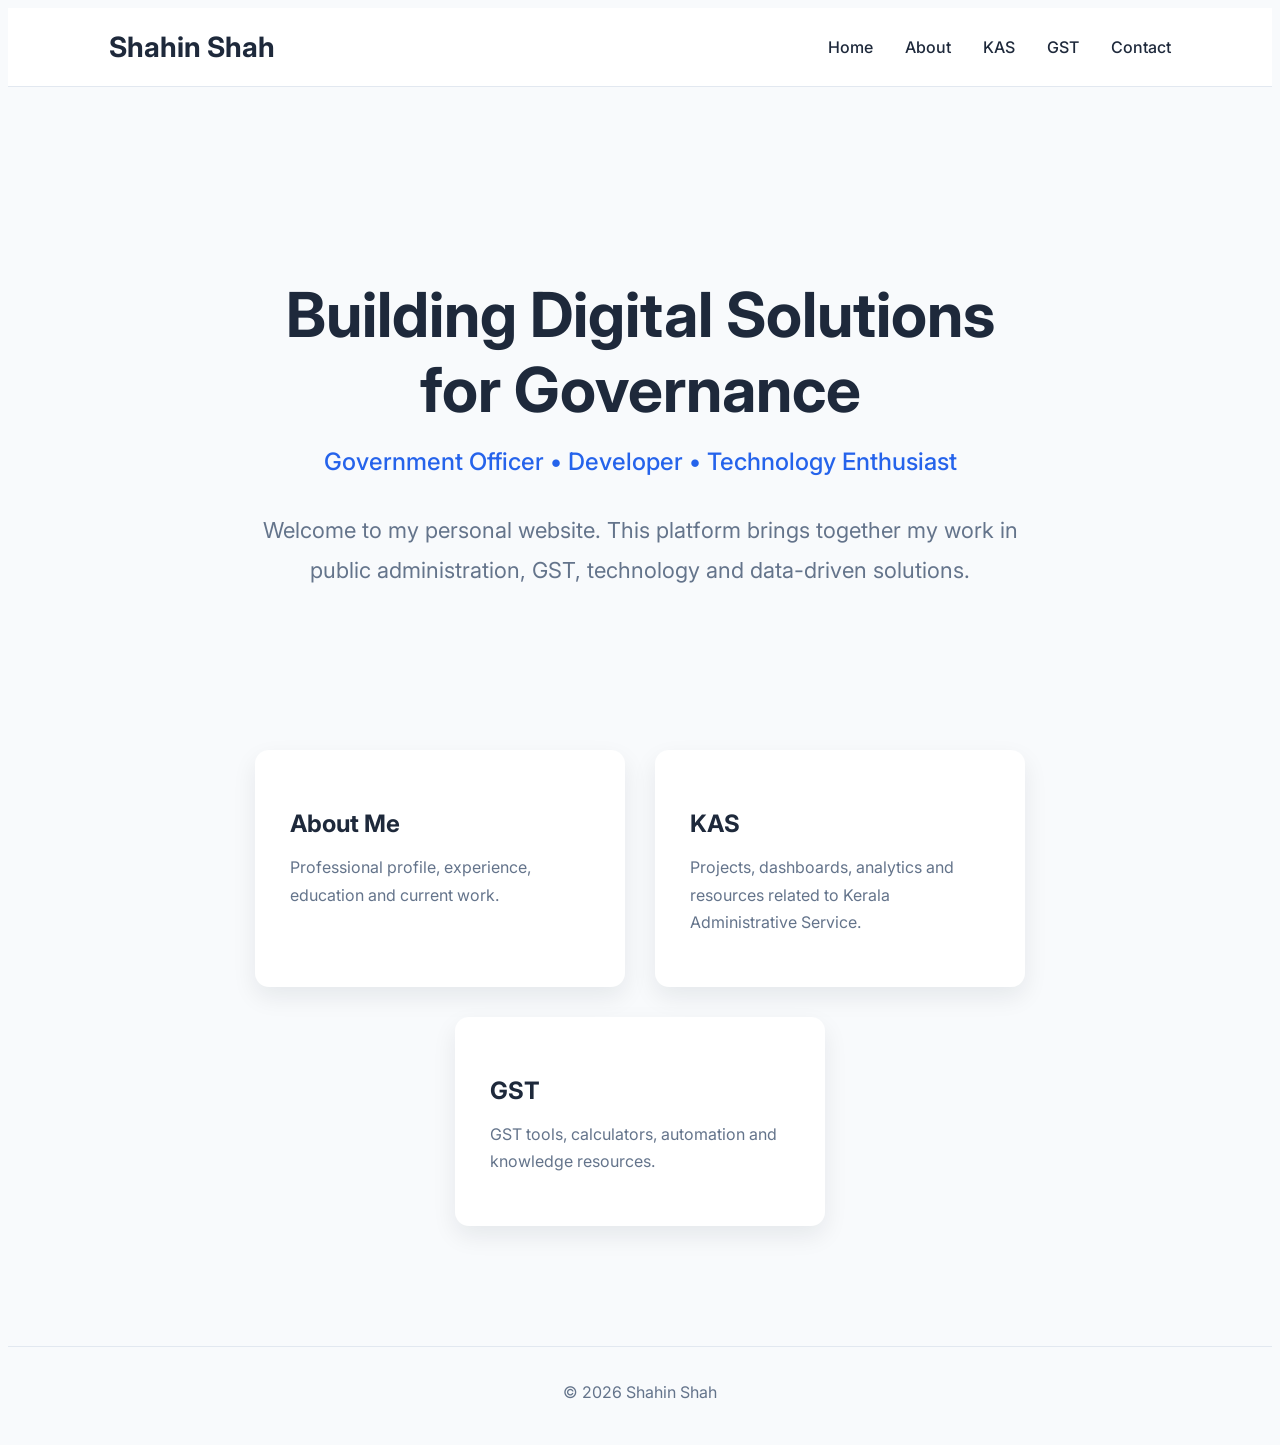
==== index.html @ 8cbe5303 "Update index.html" ====
<!DOCTYPE html>
<html lang="en">

<head>

<meta charset="UTF-8">
<meta name="viewport" content="width=device-width, initial-scale=1.0">

<title>Shahin Shah</title>

<link rel="preconnect" href="https://fonts.googleapis.com">
<link rel="preconnect" href="https://fonts.gstatic.com" crossorigin>

<link href="https://fonts.googleapis.com/css2?family=Inter:wght@300;400;500;600;700&display=swap" rel="stylesheet">

<link rel="stylesheet" href="assets/css/style.css">
    
</head>

<body>

<header>

<div class="logo">

Shahin Shah

</div>

<nav>

<a href="#">Home</a>

<a href="about/">About</a>

<a href="#">KAS</a>

<a href="#">GST</a>

<a href="#">Contact</a>

</nav>

</header>

<section class="hero">

<h1>

Building Digital Solutions<br>

for Governance

</h1>

<h2>

Government Officer • Developer • Technology Enthusiast

</h2>

<p>

Welcome to my personal website.

This platform brings together my work in public administration,
GST, technology and data-driven solutions.

</p>

</section>

<section class="cards">

<div class="card">

<h3>About Me</h3>

<p>

Professional profile, experience, education and current work.

</p>

</div>

<div class="card">

<h3>KAS</h3>

<p>

Projects, dashboards, analytics and resources related to Kerala Administrative Service.

</p>

</div>

<div class="card">

<h3>GST</h3>

<p>

GST tools, calculators, automation and knowledge resources.

</p>

</div>

</section>

<footer>

© 2026 Shahin Shah

</footer>

</body>

</html>
---- assets/css/style.css ----
<style>

*{
    margin:0;
    padding:0;
    box-sizing:border-box;
}

body{
    font-family:'Inter',sans-serif;
    background:#f8fafc;
    color:#1e293b;
}

header{

    display:flex;
    justify-content:space-between;
    align-items:center;

    padding:22px 8%;

    background:white;

    border-bottom:1px solid #e2e8f0;

    position:sticky;
    top:0;
}

.logo{

    font-size:28px;
    font-weight:700;

}

nav{

    display:flex;
    gap:32px;

}

nav a{

    text-decoration:none;
    color:#1e293b;
    font-weight:500;
    transition:.25s;

}

nav a:hover{

    color:#2563eb;

}

.hero{

    max-width:950px;

    margin:120px auto;

    text-align:center;

    padding:20px;

}

.hero h1{

    font-size:62px;

    line-height:1.2;

    margin-bottom:20px;

}

.hero h2{

    font-size:24px;

    font-weight:500;

    color:#2563eb;

    margin-bottom:35px;

}

.hero p{

    font-size:22px;

    color:#64748b;

    line-height:1.8;

    max-width:760px;

    margin:auto;

}

.cards{

    display:flex;

    justify-content:center;

    flex-wrap:wrap;

    gap:30px;

    max-width:1100px;

    margin:100px auto;

    padding:20px;

}

.card{

    width:300px;

    background:white;

    padding:35px;

    border-radius:14px;

    box-shadow:0 10px 25px rgba(15,23,42,.08);

    transition:.25s;

    cursor:pointer;

}

.card:hover{

    transform:translateY(-8px);

}

.card h3{

    margin-bottom:15px;

    font-size:24px;

}

.card p{

    color:#64748b;

    line-height:1.7;

}

footer{

    text-align:center;

    color:#64748b;

    border-top:1px solid #e2e8f0;

    padding:35px;

    margin-top:100px;

}

</style>
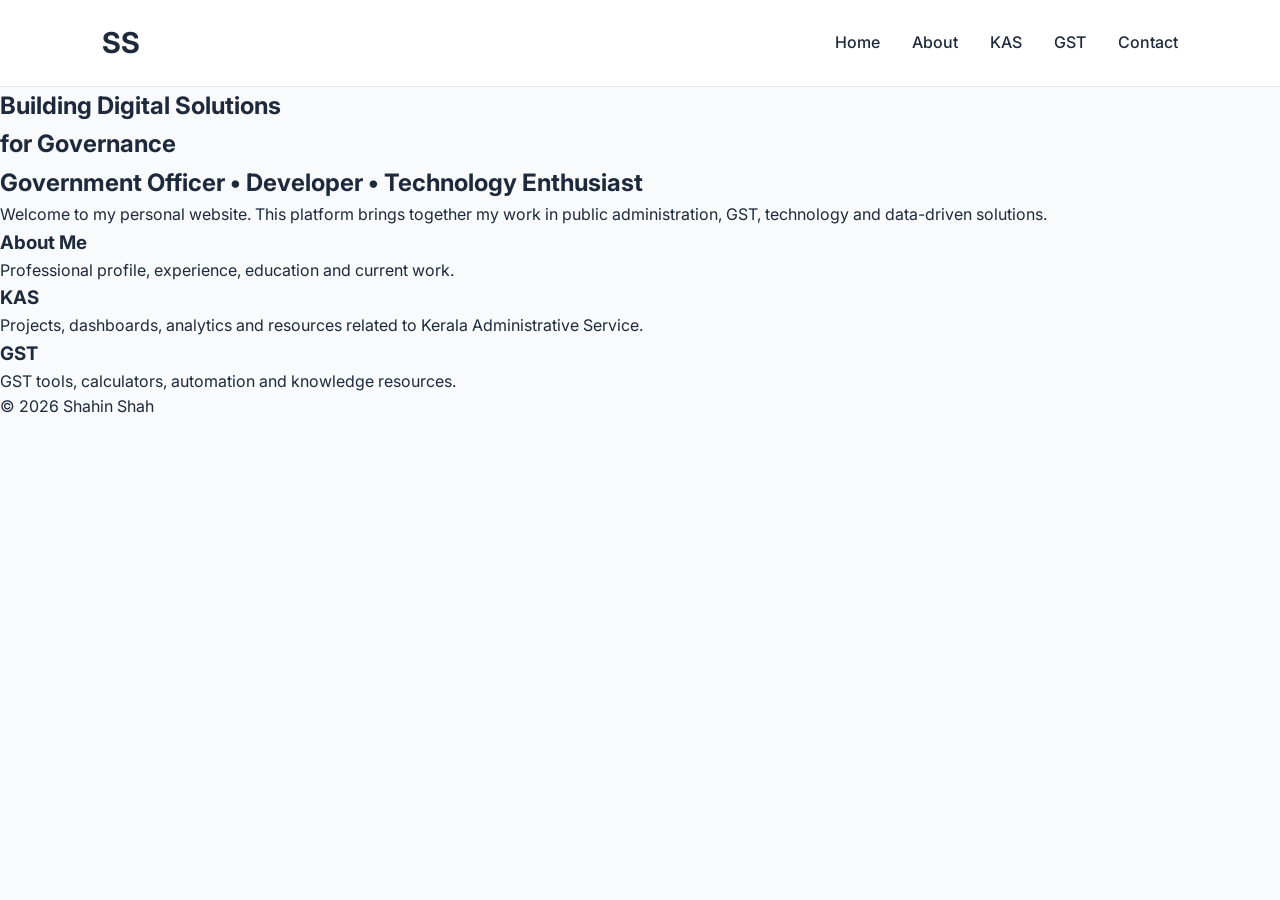
==== commit fd9d0d3d: "Version 1.2 - Professional navigation" ====
--- a/index.html
+++ b/index.html
@@ -23,13 +23,13 @@
 
 <div class="logo">
 
-Shahin Shah
+SS
 
 </div>
 
 <nav>
 
-<a href="#">Home</a>
+<a href="/">Home</a>
 
 <a href="about/">About</a>
 
@@ -115,6 +115,7 @@
 © 2026 Shahin Shah
 
 </footer>
+<script src="assets/js/main.js"></script>
 
 </body>
 
--- a/assets/css/style.css
+++ b/assets/css/style.css
@@ -1,4 +1,123 @@
-<style>
+/*==================================================
+  SHAHINSHAH.IN
+  Version : 1.1
+==================================================*/
+
+
+/*==================================================
+  COLOR SYSTEM
+==================================================*/
+/*==================================================
+  HEADER
+==================================================*/
+
+header{
+
+    position:sticky;
+    top:0;
+    z-index:1000;
+
+    background:rgba(255,255,255,.95);
+    backdrop-filter:blur(10px);
+
+    display:flex;
+    justify-content:space-between;
+    align-items:center;
+
+    padding:20px 8%;
+
+    border-bottom:1px solid var(--border);
+
+}
+
+.logo{
+
+    font-size:1.8rem;
+    font-weight:700;
+    letter-spacing:-0.5px;
+
+}
+
+
+/*==================================================
+  NAVIGATION
+==================================================*/
+
+nav{
+
+    display:flex;
+    align-items:center;
+    gap:32px;
+
+}
+
+nav a{
+
+    position:relative;
+
+    font-weight:500;
+
+    color:var(--text);
+
+    transition:.25s;
+
+}
+
+nav a:hover{
+
+    color:var(--primary);
+
+}
+
+/* underline animation */
+
+nav a::after{
+
+    content:"";
+
+    position:absolute;
+
+    left:0;
+    bottom:-6px;
+
+    width:0;
+
+    height:2px;
+
+    background:var(--primary);
+
+    transition:.25s;
+
+}
+
+nav a:hover::after{
+
+    width:100%;
+
+}
+:root{
+
+    --primary:#2563eb;
+    --primary-dark:#1d4ed8;
+
+    --text:#1e293b;
+    --muted:#64748b;
+
+    --background:#f8fafc;
+    --surface:#ffffff;
+
+    --border:#e2e8f0;
+
+    --shadow:0 10px 25px rgba(15,23,42,.08);
+
+    --radius:14px;
+
+}
+
+
+/*==================================================
+  RESET
+==================================================*/
 
 *{
     margin:0;
@@ -6,175 +125,41 @@
     box-sizing:border-box;
 }
 
-body{
-    font-family:'Inter',sans-serif;
-    background:#f8fafc;
-    color:#1e293b;
-}
 
-header{
+/*==================================================
+  GLOBAL
+==================================================*/
 
-    display:flex;
-    justify-content:space-between;
-    align-items:center;
+html{
 
-    padding:22px 8%;
-
-    background:white;
-
-    border-bottom:1px solid #e2e8f0;
-
-    position:sticky;
-    top:0;
-}
-
-.logo{
-
-    font-size:28px;
-    font-weight:700;
+    scroll-behavior:smooth;
 
 }
 
-nav{
+body{
 
-    display:flex;
-    gap:32px;
+    font-family:'Inter',sans-serif;
+
+    background:var(--background);
+
+    color:var(--text);
+
+    line-height:1.6;
 
 }
 
-nav a{
+a{
+
+    color:inherit;
 
     text-decoration:none;
-    color:#1e293b;
-    font-weight:500;
-    transition:.25s;
 
 }
 
-nav a:hover{
+img{
 
-    color:#2563eb;
+    max-width:100%;
+
+    display:block;
 
 }
-
-.hero{
-
-    max-width:950px;
-
-    margin:120px auto;
-
-    text-align:center;
-
-    padding:20px;
-
-}
-
-.hero h1{
-
-    font-size:62px;
-
-    line-height:1.2;
-
-    margin-bottom:20px;
-
-}
-
-.hero h2{
-
-    font-size:24px;
-
-    font-weight:500;
-
-    color:#2563eb;
-
-    margin-bottom:35px;
-
-}
-
-.hero p{
-
-    font-size:22px;
-
-    color:#64748b;
-
-    line-height:1.8;
-
-    max-width:760px;
-
-    margin:auto;
-
-}
-
-.cards{
-
-    display:flex;
-
-    justify-content:center;
-
-    flex-wrap:wrap;
-
-    gap:30px;
-
-    max-width:1100px;
-
-    margin:100px auto;
-
-    padding:20px;
-
-}
-
-.card{
-
-    width:300px;
-
-    background:white;
-
-    padding:35px;
-
-    border-radius:14px;
-
-    box-shadow:0 10px 25px rgba(15,23,42,.08);
-
-    transition:.25s;
-
-    cursor:pointer;
-
-}
-
-.card:hover{
-
-    transform:translateY(-8px);
-
-}
-
-.card h3{
-
-    margin-bottom:15px;
-
-    font-size:24px;
-
-}
-
-.card p{
-
-    color:#64748b;
-
-    line-height:1.7;
-
-}
-
-footer{
-
-    text-align:center;
-
-    color:#64748b;
-
-    border-top:1px solid #e2e8f0;
-
-    padding:35px;
-
-    margin-top:100px;
-
-}
-
-</style>
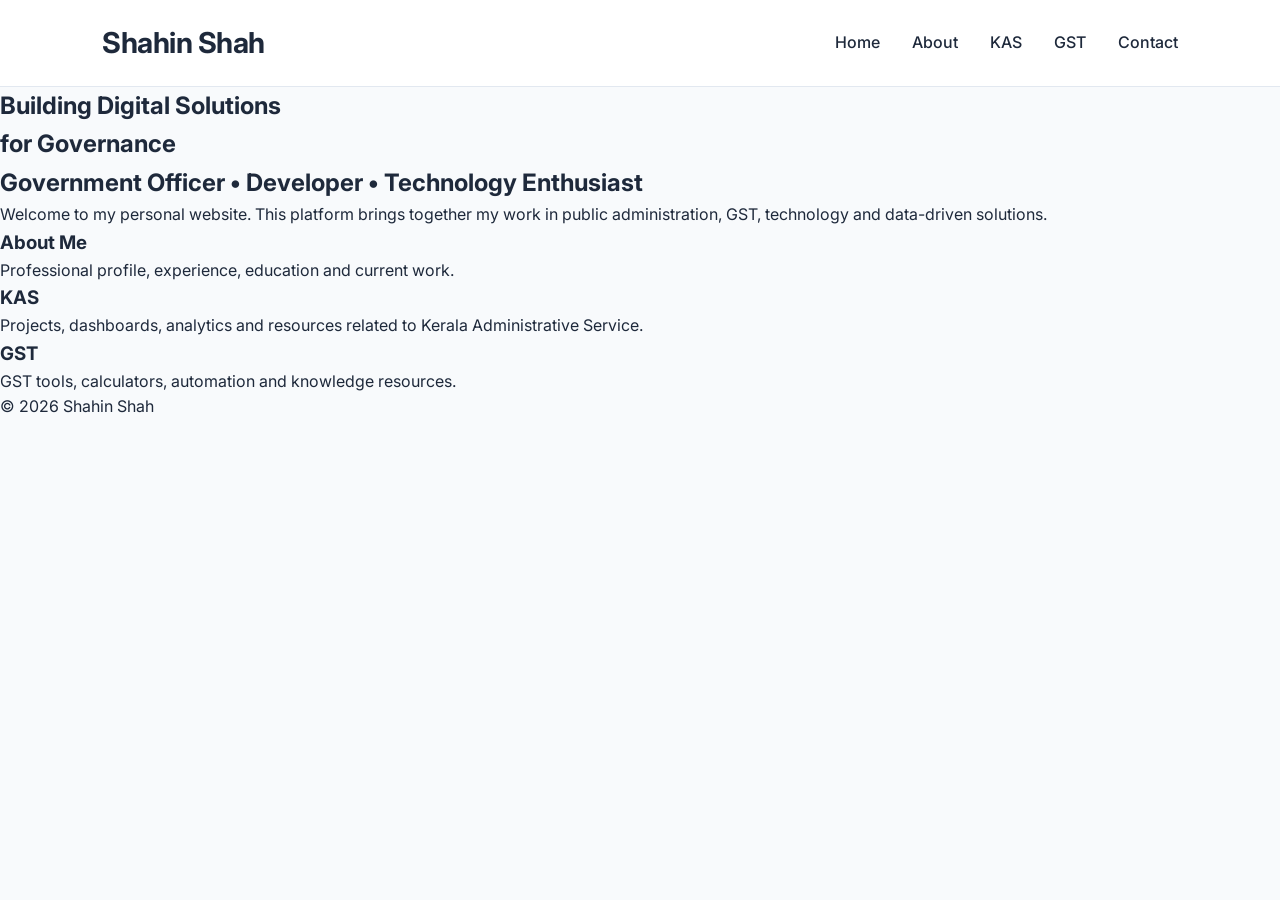
==== commit 7e8e10c0: "changing name at top back to full form" ====
--- a/index.html
+++ b/index.html
@@ -23,7 +23,7 @@
 
 <div class="logo">
 
-SS
+Shahin Shah
 
 </div>
 
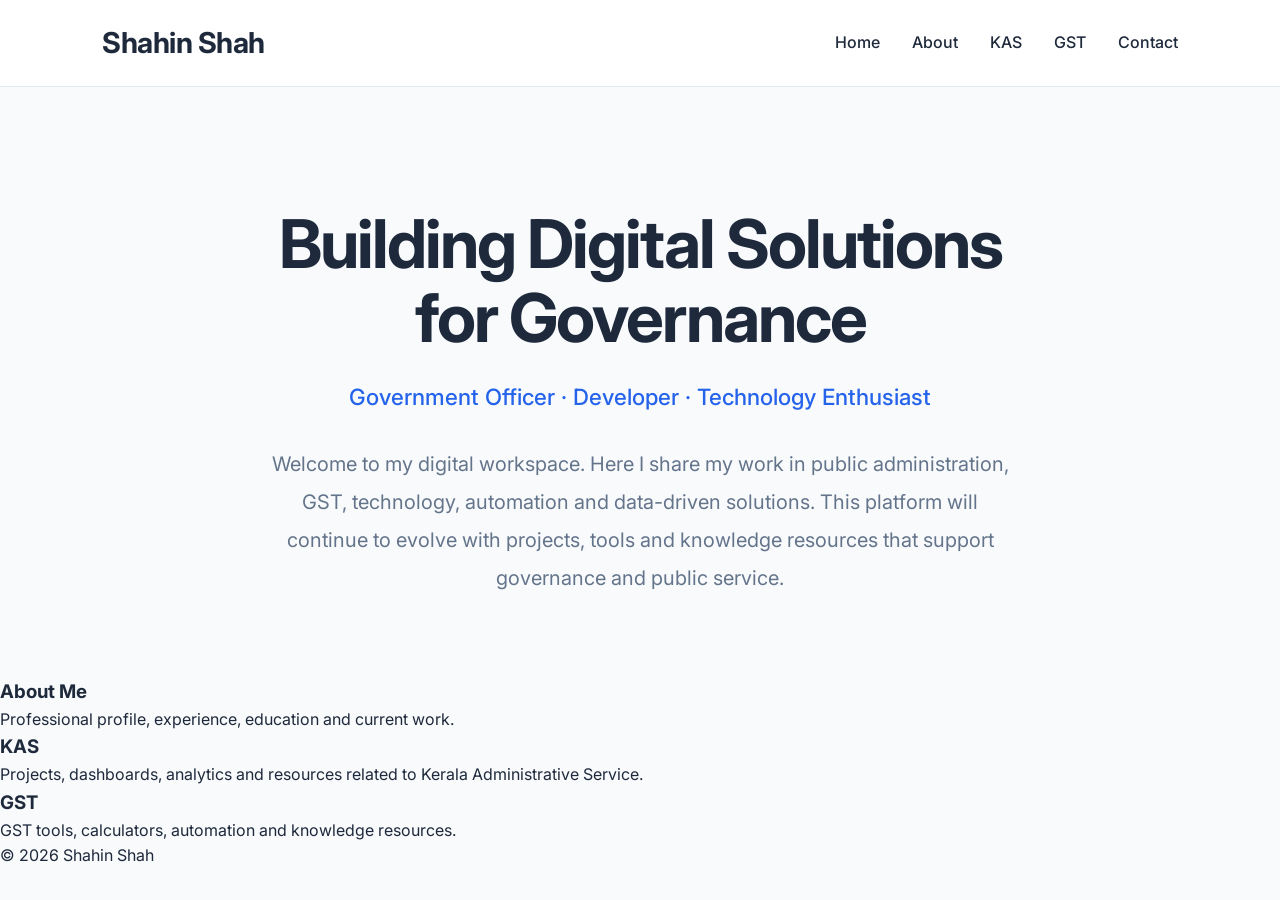
==== commit e9210f98: "Update index.html" ====
--- a/index.html
+++ b/index.html
@@ -45,31 +45,26 @@
 
 <section class="hero">
 
-<h1>
+    <h1>
+        Building Digital Solutions<br>
+        for Governance
+    </h1>
 
-Building Digital Solutions<br>
+    <h2>
+        Government Officer · Developer · Technology Enthusiast
+    </h2>
 
-for Governance
-
-</h1>
-
-<h2>
-
-Government Officer • Developer • Technology Enthusiast
-
-</h2>
-
-<p>
-
-Welcome to my personal website.
-
-This platform brings together my work in public administration,
-GST, technology and data-driven solutions.
-
-</p>
+    <p>
+        Welcome to my digital workspace.
+        Here I share my work in public administration,
+        GST, technology, automation and data-driven
+        solutions. This platform will continue to evolve
+        with projects, tools and knowledge resources that
+        support governance and public service.
+    </p>
 
 </section>
-
+    
 <section class="cards">
 
 <div class="card">
--- a/assets/css/style.css
+++ b/assets/css/style.css
@@ -114,6 +114,47 @@
 
 }
 
+/*==================================================
+  HERO
+==================================================*/
+
+.hero{
+
+    max-width:1100px;
+    margin:120px auto 80px;
+    padding:0 40px;
+    text-align:center;
+
+}
+
+.hero h1{
+
+    font-size:4.2rem;
+    line-height:1.1;
+    margin-bottom:24px;
+    font-weight:700;
+    letter-spacing:-2px;
+
+}
+
+.hero h2{
+
+    font-size:1.4rem;
+    color:var(--primary);
+    font-weight:500;
+    margin-bottom:30px;
+
+}
+
+.hero p{
+
+    max-width:760px;
+    margin:auto;
+    font-size:1.25rem;
+    line-height:1.9;
+    color:var(--muted);
+
+}
 
 /*==================================================
   RESET
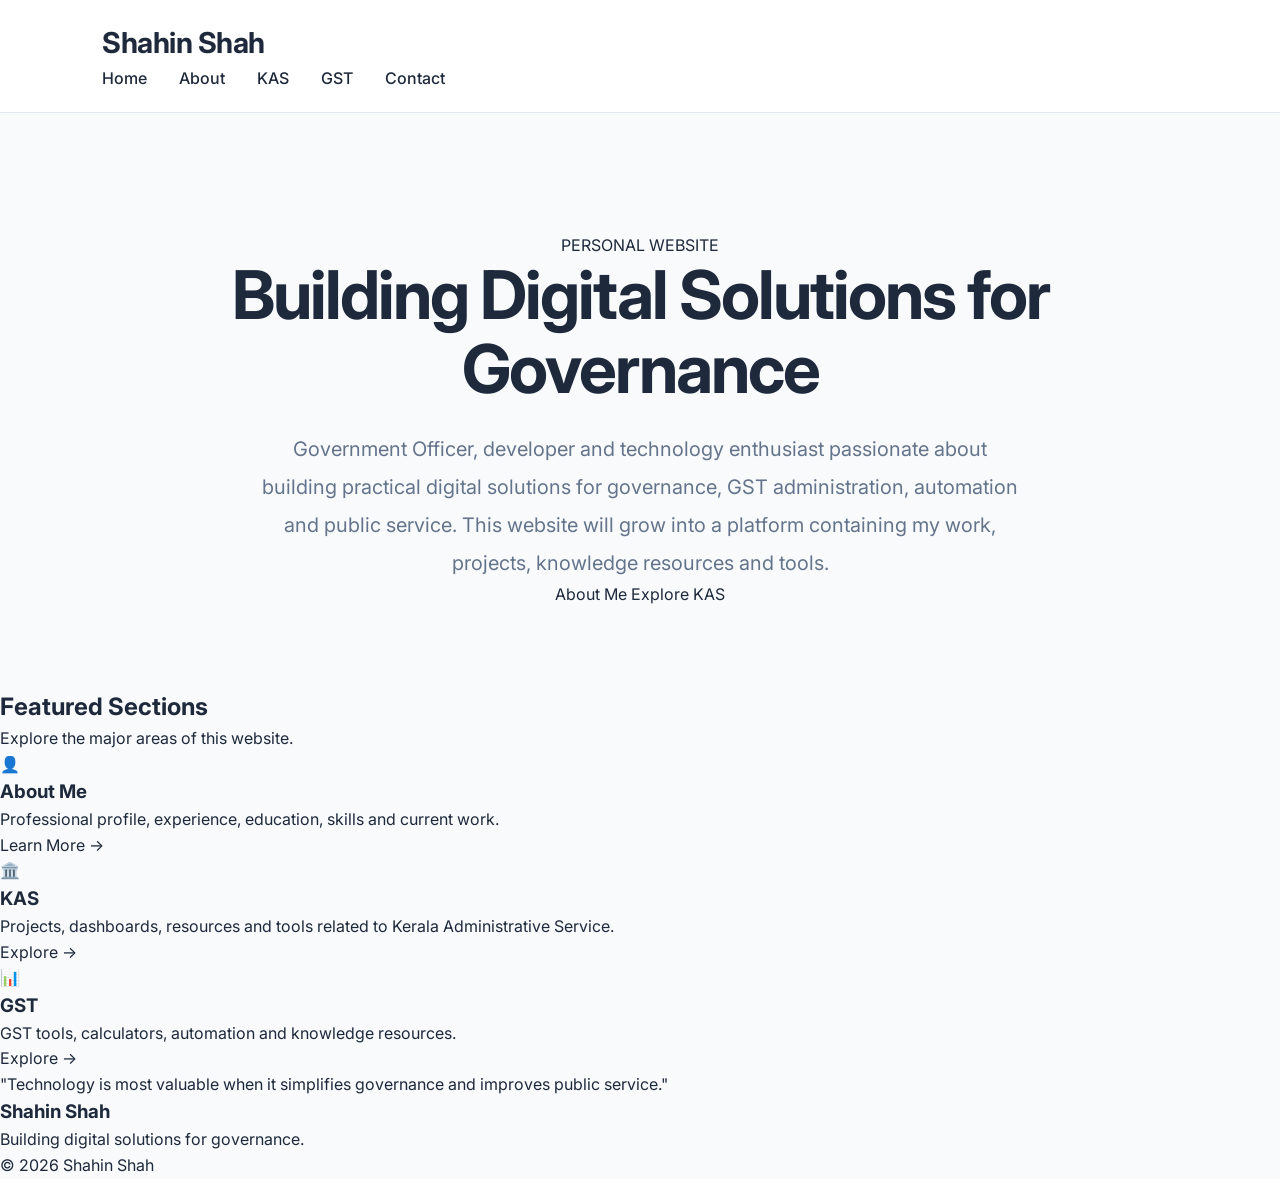
==== commit 8c9ce243: "Update index.html" ====
--- a/index.html
+++ b/index.html
@@ -3,113 +3,279 @@
 
 <head>
 
-<meta charset="UTF-8">
-<meta name="viewport" content="width=device-width, initial-scale=1.0">
-
-<title>Shahin Shah</title>
-
-<link rel="preconnect" href="https://fonts.googleapis.com">
-<link rel="preconnect" href="https://fonts.gstatic.com" crossorigin>
-
-<link href="https://fonts.googleapis.com/css2?family=Inter:wght@300;400;500;600;700&display=swap" rel="stylesheet">
-
-<link rel="stylesheet" href="assets/css/style.css">
-    
+    <meta charset="UTF-8">
+    <meta name="viewport" content="width=device-width, initial-scale=1.0">
+
+    <title>Shahin Shah</title>
+
+    <meta name="description" content="Official website of Shahin Shah">
+
+    <link rel="preconnect" href="https://fonts.googleapis.com">
+    <link rel="preconnect" href="https://fonts.gstatic.com" crossorigin>
+
+    <link href="https://fonts.googleapis.com/css2?family=Inter:wght@300;400;500;600;700;800&display=swap" rel="stylesheet">
+
+    <link rel="stylesheet" href="assets/css/style.css">
+
 </head>
 
 <body>
 
 <header>
 
-<div class="logo">
+    <div class="container">
+
+        <a href="/" class="logo">
+
+            Shahin Shah
+
+        </a>
+
+        <nav>
+
+            <a class="active" href="/">Home</a>
+
+            <a href="about/">About</a>
+
+            <a href="kas/">KAS</a>
+
+            <a href="gst/">GST</a>
+
+            <a href="contact/">Contact</a>
+
+        </nav>
+
+    </div>
+
+</header>
+
+
+<main>
+
+<section class="hero">
+
+<div class="container">
+
+<span class="eyebrow">
+
+PERSONAL WEBSITE
+
+</span>
+
+<h1>
+
+Building Digital Solutions
+for Governance
+
+</h1>
+
+<p class="hero-text">
+
+Government Officer, developer and technology enthusiast passionate about
+building practical digital solutions for governance, GST administration,
+automation and public service.
+
+This website will grow into a platform containing my work,
+projects, knowledge resources and tools.
+
+</p>
+
+<div class="hero-buttons">
+
+<a href="about/" class="btn btn-primary">
+
+About Me
+
+</a>
+
+<a href="kas/" class="btn btn-secondary">
+
+Explore KAS
+
+</a>
+
+</div>
+
+</div>
+
+</section>
+
+
+
+<section class="features">
+
+<div class="container">
+
+<h2>
+
+Featured Sections
+
+</h2>
+
+<p class="section-subtitle">
+
+Explore the major areas of this website.
+
+</p>
+
+
+<div class="card-grid">
+
+
+<a href="about/" class="card">
+
+<div class="card-icon">
+
+👤
+
+</div>
+
+<h3>
+
+About Me
+
+</h3>
+
+<p>
+
+Professional profile, experience,
+education, skills and current work.
+
+</p>
+
+<span>
+
+Learn More →
+
+</span>
+
+</a>
+
+
+
+<a href="kas/" class="card">
+
+<div class="card-icon">
+
+🏛️
+
+</div>
+
+<h3>
+
+KAS
+
+</h3>
+
+<p>
+
+Projects, dashboards,
+resources and tools related
+to Kerala Administrative Service.
+
+</p>
+
+<span>
+
+Explore →
+
+</span>
+
+</a>
+
+
+
+<a href="gst/" class="card">
+
+<div class="card-icon">
+
+📊
+
+</div>
+
+<h3>
+
+GST
+
+</h3>
+
+<p>
+
+GST tools,
+calculators,
+automation and knowledge resources.
+
+</p>
+
+<span>
+
+Explore →
+
+</span>
+
+</a>
+
+
+</div>
+
+</div>
+
+</section>
+
+
+
+<section class="quote">
+
+<div class="container">
+
+<blockquote>
+
+"Technology is most valuable when it simplifies governance
+and improves public service."
+
+</blockquote>
+
+</div>
+
+</section>
+
+</main>
+
+
+<footer>
+
+<div class="container footer-content">
+
+<div>
+
+<h3>
 
 Shahin Shah
 
-</div>
-
-<nav>
-
-<a href="/">Home</a>
-
-<a href="about/">About</a>
-
-<a href="#">KAS</a>
-
-<a href="#">GST</a>
-
-<a href="#">Contact</a>
-
-</nav>
-
-</header>
-
-<section class="hero">
-
-    <h1>
-        Building Digital Solutions<br>
-        for Governance
-    </h1>
-
-    <h2>
-        Government Officer · Developer · Technology Enthusiast
-    </h2>
-
-    <p>
-        Welcome to my digital workspace.
-        Here I share my work in public administration,
-        GST, technology, automation and data-driven
-        solutions. This platform will continue to evolve
-        with projects, tools and knowledge resources that
-        support governance and public service.
-    </p>
-
-</section>
-    
-<section class="cards">
-
-<div class="card">
-
-<h3>About Me</h3>
-
-<p>
-
-Professional profile, experience, education and current work.
-
-</p>
-
-</div>
-
-<div class="card">
-
-<h3>KAS</h3>
-
-<p>
-
-Projects, dashboards, analytics and resources related to Kerala Administrative Service.
-
-</p>
-
-</div>
-
-<div class="card">
-
-<h3>GST</h3>
-
-<p>
-
-GST tools, calculators, automation and knowledge resources.
-
-</p>
-
-</div>
-
-</section>
-
-<footer>
+</h3>
+
+<p>
+
+Building digital solutions for governance.
+
+</p>
+
+</div>
+
+<div>
+
+<p>
 
 © 2026 Shahin Shah
 
+</p>
+
+</div>
+
+</div>
+
 </footer>
+
 <script src="assets/js/main.js"></script>
 
 </body>
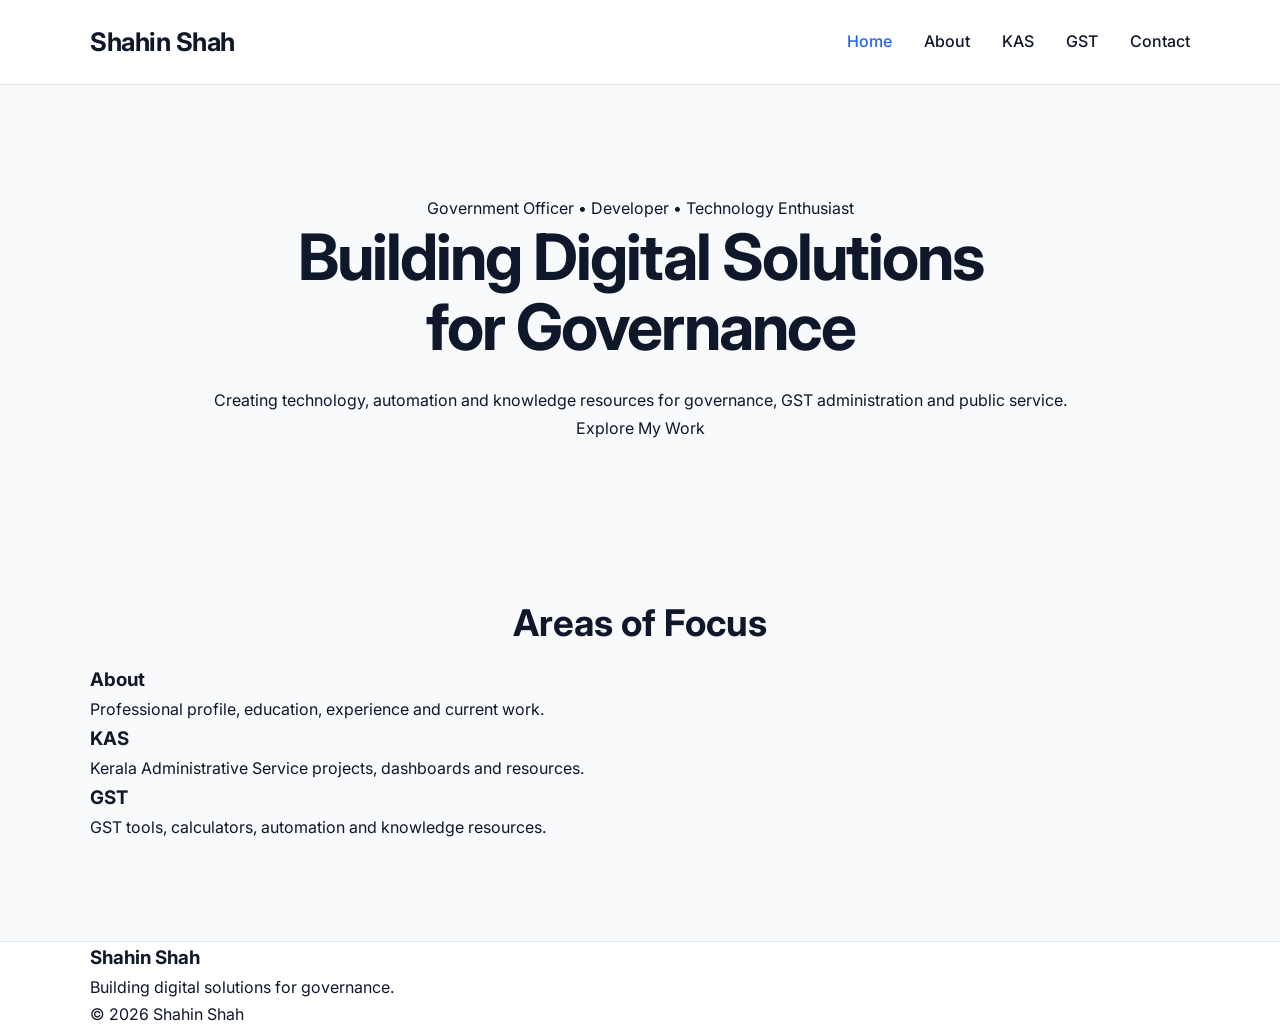
==== commit 28c61c34: "Update index.html" ====
--- a/index.html
+++ b/index.html
@@ -26,21 +26,15 @@
     <div class="container">
 
         <a href="/" class="logo">
-
             Shahin Shah
-
         </a>
 
         <nav>
 
-            <a class="active" href="/">Home</a>
-
+            <a href="/" class="active">Home</a>
             <a href="about/">About</a>
-
             <a href="kas/">KAS</a>
-
             <a href="gst/">GST</a>
-
             <a href="contact/">Contact</a>
 
         </nav>
@@ -50,53 +44,36 @@
 </header>
 
 
-<main>
-
 <section class="hero">
 
-<div class="container">
+    <div class="container">
 
-<span class="eyebrow">
+        <p class="subtitle">
+            Government Officer • Developer • Technology Enthusiast
+        </p>
 
-PERSONAL WEBSITE
+        <h1>
 
-</span>
+            Building Digital Solutions
+            <br>
+            for Governance
 
-<h1>
+        </h1>
 
-Building Digital Solutions
-for Governance
+        <p class="description">
 
-</h1>
+            Creating technology, automation and knowledge resources
+            for governance, GST administration and public service.
 
-<p class="hero-text">
+        </p>
 
-Government Officer, developer and technology enthusiast passionate about
-building practical digital solutions for governance, GST administration,
-automation and public service.
+        <a href="about/" class="button">
 
-This website will grow into a platform containing my work,
-projects, knowledge resources and tools.
+            Explore My Work
 
-</p>
+        </a>
 
-<div class="hero-buttons">
-
-<a href="about/" class="btn btn-primary">
-
-About Me
-
-</a>
-
-<a href="kas/" class="btn btn-secondary">
-
-Explore KAS
-
-</a>
-
-</div>
-
-</div>
+    </div>
 
 </section>
 
@@ -104,175 +81,91 @@
 
 <section class="features">
 
-<div class="container">
+    <div class="container">
 
-<h2>
+        <h2>
 
-Featured Sections
+            Areas of Focus
 
-</h2>
+        </h2>
 
-<p class="section-subtitle">
+        <div class="feature-grid">
 
-Explore the major areas of this website.
+            <a href="about/" class="feature">
 
-</p>
+                <h3>About</h3>
 
+                <p>
 
-<div class="card-grid">
+                    Professional profile, education,
+                    experience and current work.
 
+                </p>
 
-<a href="about/" class="card">
+            </a>
 
-<div class="card-icon">
+            <a href="kas/" class="feature">
 
-👤
+                <h3>KAS</h3>
 
-</div>
+                <p>
 
-<h3>
+                    Kerala Administrative Service
+                    projects, dashboards and resources.
 
-About Me
+                </p>
 
-</h3>
+            </a>
 
-<p>
+            <a href="gst/" class="feature">
 
-Professional profile, experience,
-education, skills and current work.
+                <h3>GST</h3>
 
-</p>
+                <p>
 
-<span>
+                    GST tools,
+                    calculators,
+                    automation and knowledge resources.
 
-Learn More →
+                </p>
 
-</span>
+            </a>
 
-</a>
+        </div>
 
-
-
-<a href="kas/" class="card">
-
-<div class="card-icon">
-
-🏛️
-
-</div>
-
-<h3>
-
-KAS
-
-</h3>
-
-<p>
-
-Projects, dashboards,
-resources and tools related
-to Kerala Administrative Service.
-
-</p>
-
-<span>
-
-Explore →
-
-</span>
-
-</a>
-
-
-
-<a href="gst/" class="card">
-
-<div class="card-icon">
-
-📊
-
-</div>
-
-<h3>
-
-GST
-
-</h3>
-
-<p>
-
-GST tools,
-calculators,
-automation and knowledge resources.
-
-</p>
-
-<span>
-
-Explore →
-
-</span>
-
-</a>
-
-
-</div>
-
-</div>
+    </div>
 
 </section>
 
 
 
-<section class="quote">
-
-<div class="container">
-
-<blockquote>
-
-"Technology is most valuable when it simplifies governance
-and improves public service."
-
-</blockquote>
-
-</div>
-
-</section>
-
-</main>
-
-
 <footer>
 
-<div class="container footer-content">
+    <div class="container footer">
 
-<div>
+        <div>
 
-<h3>
+            <h3>
 
-Shahin Shah
+                Shahin Shah
 
-</h3>
+            </h3>
 
-<p>
+            <p>
 
-Building digital solutions for governance.
+                Building digital solutions for governance.
 
-</p>
+            </p>
 
-</div>
+        </div>
 
-<div>
+        <div>
 
-<p>
+            © 2026 Shahin Shah
 
-© 2026 Shahin Shah
+        </div>
 
-</p>
-
-</div>
-
-</div>
+    </div>
 
 </footer>
 
--- a/assets/css/style.css
+++ b/assets/css/style.css
@@ -1,106 +1,16 @@
 /*==================================================
-  SHAHINSHAH.IN
-  Version : 1.1
+SHAHINSHAH.IN
+Version 1.0
 ==================================================*/
 
-
-/*==================================================
-  COLOR SYSTEM
-==================================================*/
-/*==================================================
-  HEADER
-==================================================*/
-
-header{
-
-    position:sticky;
-    top:0;
-    z-index:1000;
-
-    background:rgba(255,255,255,.95);
-    backdrop-filter:blur(10px);
-
-    display:flex;
-    justify-content:space-between;
-    align-items:center;
-
-    padding:20px 8%;
-
-    border-bottom:1px solid var(--border);
-
-}
-
-.logo{
-
-    font-size:1.8rem;
-    font-weight:700;
-    letter-spacing:-0.5px;
-
-}
-
-
-/*==================================================
-  NAVIGATION
-==================================================*/
-
-nav{
-
-    display:flex;
-    align-items:center;
-    gap:32px;
-
-}
-
-nav a{
-
-    position:relative;
-
-    font-weight:500;
-
-    color:var(--text);
-
-    transition:.25s;
-
-}
-
-nav a:hover{
-
-    color:var(--primary);
-
-}
-
-/* underline animation */
-
-nav a::after{
-
-    content:"";
-
-    position:absolute;
-
-    left:0;
-    bottom:-6px;
-
-    width:0;
-
-    height:2px;
-
-    background:var(--primary);
-
-    transition:.25s;
-
-}
-
-nav a:hover::after{
-
-    width:100%;
-
-}
+/*========== VARIABLES ==========*/
+
 :root{
 
     --primary:#2563eb;
     --primary-dark:#1d4ed8;
 
-    --text:#1e293b;
+    --text:#0f172a;
     --muted:#64748b;
 
     --background:#f8fafc;
@@ -108,68 +18,22 @@
 
     --border:#e2e8f0;
 
-    --shadow:0 10px 25px rgba(15,23,42,.08);
-
-    --radius:14px;
-
-}
-
-/*==================================================
-  HERO
-==================================================*/
-
-.hero{
-
-    max-width:1100px;
-    margin:120px auto 80px;
-    padding:0 40px;
-    text-align:center;
-
-}
-
-.hero h1{
-
-    font-size:4.2rem;
-    line-height:1.1;
-    margin-bottom:24px;
-    font-weight:700;
-    letter-spacing:-2px;
-
-}
-
-.hero h2{
-
-    font-size:1.4rem;
-    color:var(--primary);
-    font-weight:500;
-    margin-bottom:30px;
-
-}
-
-.hero p{
-
-    max-width:760px;
-    margin:auto;
-    font-size:1.25rem;
-    line-height:1.9;
-    color:var(--muted);
-
-}
-
-/*==================================================
-  RESET
-==================================================*/
+    --radius:16px;
+
+    --shadow:0 10px 30px rgba(15,23,42,.08);
+
+}
+
+
+/*========== RESET ==========*/
 
 *{
+
     margin:0;
     padding:0;
     box-sizing:border-box;
-}
-
-
-/*==================================================
-  GLOBAL
-==================================================*/
+
+}
 
 html{
 
@@ -185,22 +49,454 @@
 
     color:var(--text);
 
-    line-height:1.6;
+    line-height:1.7;
+
+}
+
+img{
+
+    max-width:100%;
+    display:block;
 
 }
 
 a{
 
+    text-decoration:none;
+
     color:inherit;
 
-    text-decoration:none;
-
-}
-
-img{
-
-    max-width:100%;
-
-    display:block;
-
-}
+}
+
+
+/*========== CONTAINER ==========*/
+
+.container{
+
+    width:min(1100px,92%);
+    margin:auto;
+
+}
+
+
+/*========== HEADER ==========*/
+
+header{
+
+    position:sticky;
+    top:0;
+    z-index:100;
+
+    background:rgba(255,255,255,.92);
+
+    backdrop-filter:blur(12px);
+
+    border-bottom:1px solid var(--border);
+
+}
+
+header .container{
+
+    display:flex;
+
+    justify-content:space-between;
+
+    align-items:center;
+
+    padding:20px 0;
+
+}
+
+
+/*========== LOGO ==========*/
+
+.logo{
+
+    font-size:1.6rem;
+
+    font-weight:700;
+
+    letter-spacing:-.5px;
+
+}
+
+
+/*========== NAVIGATION ==========*/
+
+nav{
+
+    display:flex;
+
+    gap:32px;
+
+}
+
+nav a{
+
+    position:relative;
+
+    font-weight:500;
+
+    transition:.25s;
+
+}
+
+nav a:hover{
+
+    color:var(--primary);
+
+}
+
+nav a::after{
+
+    content:"";
+
+    position:absolute;
+
+    left:0;
+    bottom:-6px;
+
+    width:0;
+
+    height:2px;
+
+    background:var(--primary);
+
+    transition:.25s;
+
+}
+
+nav a:hover::after{
+
+    width:100%;
+
+}
+
+nav .active{
+
+    color:var(--primary);
+
+}
+
+
+/*========== HERO ==========*/
+
+.hero{
+
+    padding:110px 0 90px;
+
+    text-align:center;
+
+}
+
+.eyebrow{
+
+    display:inline-block;
+
+    background:#dbeafe;
+
+    color:var(--primary);
+
+    padding:8px 18px;
+
+    border-radius:999px;
+
+    font-size:.9rem;
+
+    font-weight:600;
+
+    margin-bottom:25px;
+
+}
+
+.hero h1{
+
+    font-size:4rem;
+
+    line-height:1.1;
+
+    letter-spacing:-2px;
+
+    margin-bottom:25px;
+
+}
+
+.hero-text{
+
+    max-width:760px;
+
+    margin:auto;
+
+    color:var(--muted);
+
+    font-size:1.2rem;
+
+}
+
+
+/*========== BUTTONS ==========*/
+
+.hero-buttons{
+
+    margin-top:45px;
+
+    display:flex;
+
+    justify-content:center;
+
+    gap:20px;
+
+    flex-wrap:wrap;
+
+}
+
+.btn{
+
+    padding:15px 34px;
+
+    border-radius:999px;
+
+    font-weight:600;
+
+    transition:.3s;
+
+}
+
+.btn-primary{
+
+    background:var(--primary);
+
+    color:white;
+
+}
+
+.btn-primary:hover{
+
+    background:var(--primary-dark);
+
+    transform:translateY(-2px);
+
+}
+
+.btn-secondary{
+
+    border:2px solid var(--primary);
+
+    color:var(--primary);
+
+}
+
+.btn-secondary:hover{
+
+    background:var(--primary);
+
+    color:white;
+
+}
+
+
+/*========== FEATURES ==========*/
+
+.features{
+
+    padding:60px 0 100px;
+
+}
+
+.features h2{
+
+    text-align:center;
+
+    font-size:2.3rem;
+
+    margin-bottom:10px;
+
+}
+
+.section-subtitle{
+
+    text-align:center;
+
+    color:var(--muted);
+
+    margin-bottom:55px;
+
+}
+
+
+/*========== CARDS ==========*/
+
+.card-grid{
+
+    display:grid;
+
+    grid-template-columns:repeat(auto-fit,minmax(280px,1fr));
+
+    gap:28px;
+
+}
+
+.card{
+
+    background:white;
+
+    padding:35px;
+
+    border-radius:var(--radius);
+
+    box-shadow:var(--shadow);
+
+    transition:.3s;
+
+}
+
+.card:hover{
+
+    transform:translateY(-8px);
+
+}
+
+.card-icon{
+
+    font-size:2.2rem;
+
+    margin-bottom:20px;
+
+}
+
+.card h3{
+
+    margin-bottom:15px;
+
+}
+
+.card p{
+
+    color:var(--muted);
+
+    margin-bottom:25px;
+
+}
+
+.card span{
+
+    color:var(--primary);
+
+    font-weight:600;
+
+}
+
+
+/*========== QUOTE ==========*/
+
+.quote{
+
+    padding:40px 0 90px;
+
+}
+
+blockquote{
+
+    text-align:center;
+
+    font-size:1.6rem;
+
+    font-weight:300;
+
+    max-width:800px;
+
+    margin:auto;
+
+    color:var(--muted);
+
+}
+
+
+/*========== FOOTER ==========*/
+
+footer{
+
+    border-top:1px solid var(--border);
+
+    background:white;
+
+}
+
+.footer-content{
+
+    display:flex;
+
+    justify-content:space-between;
+
+    align-items:center;
+
+    padding:35px 0;
+
+    flex-wrap:wrap;
+
+    gap:20px;
+
+}
+
+.footer-content h3{
+
+    margin-bottom:6px;
+
+}
+
+.footer-content p{
+
+    color:var(--muted);
+
+}
+
+
+/*========== RESPONSIVE ==========*/
+
+@media(max-width:850px){
+
+    header .container{
+
+        flex-direction:column;
+
+        gap:20px;
+
+    }
+
+    nav{
+
+        gap:18px;
+
+        flex-wrap:wrap;
+
+        justify-content:center;
+
+    }
+
+    .hero{
+
+        padding:80px 0;
+
+    }
+
+    .hero h1{
+
+        font-size:2.8rem;
+
+    }
+
+    .hero-text{
+
+        font-size:1rem;
+
+    }
+
+    .footer-content{
+
+        text-align:center;
+
+        justify-content:center;
+
+    }
+
+}
